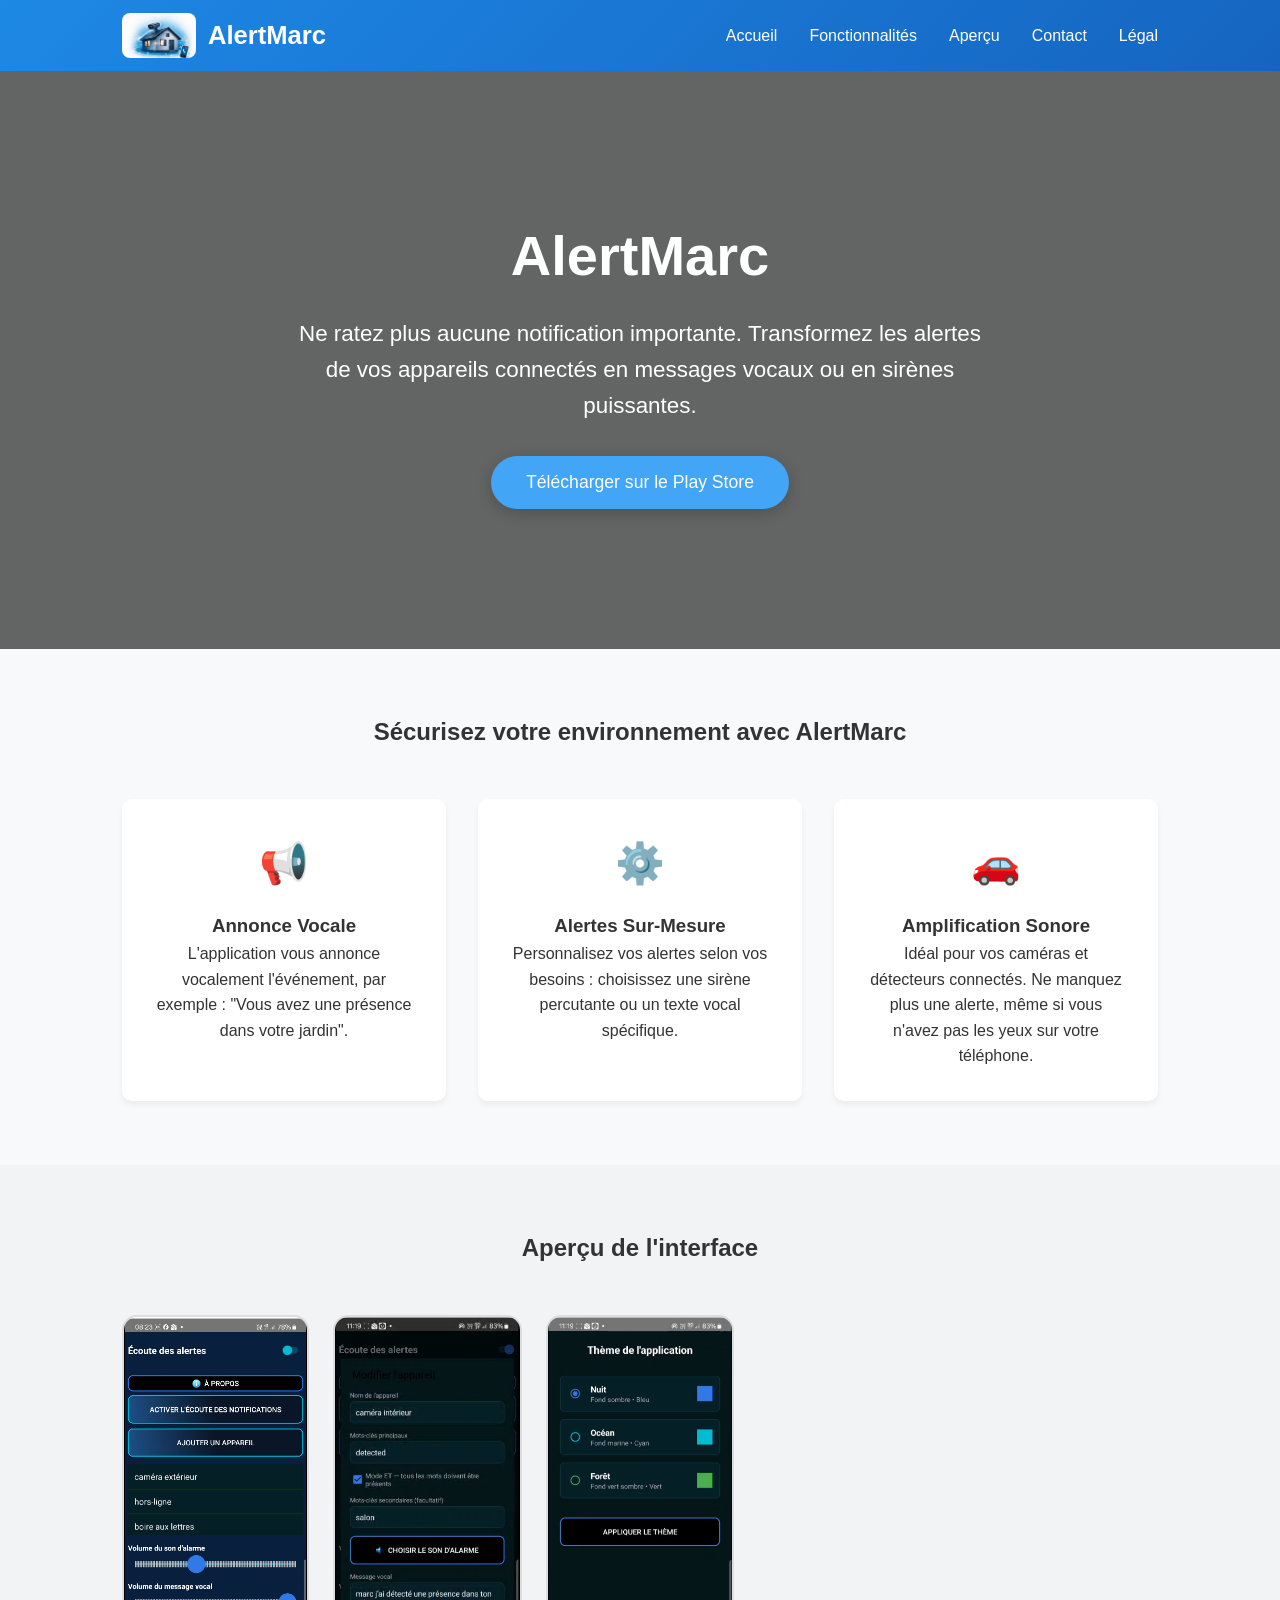
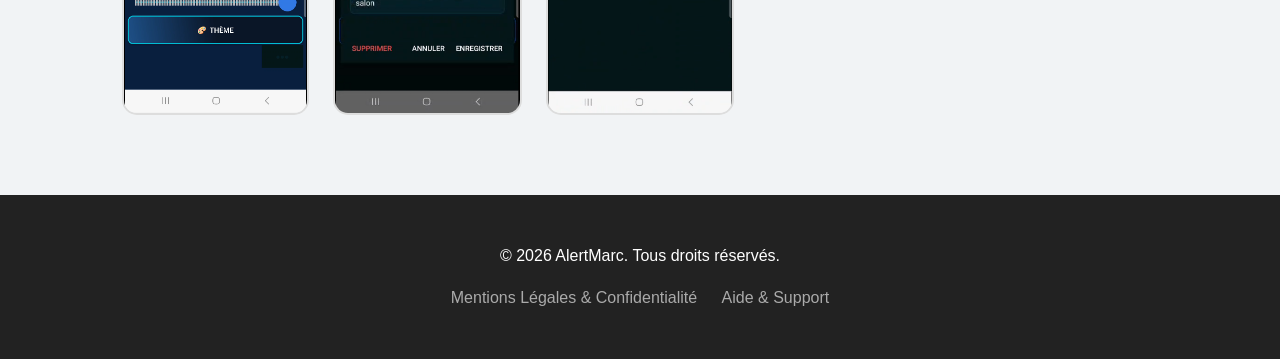
==== index.html @ 83c61353 "Refactor HTML structure and add logo link" ====
<!DOCTYPE html>
<html lang="fr">
<head>
    <meta charset="UTF-8">
    <meta name="viewport" content="width=device-width, initial-scale=1.0">
    <title>AlertMarc - Notifications Vocales & Alertes Sonores</title>
    <!-- Intégration du fichier CSS externe -->
    <link rel="stylesheet" href="style.css">
</head>
<body>

<header>
    <nav>
        <div class="logo-container">
            <a href="index.html" class="logo-link">
                <img src="logo.jpg" alt="Logo AlertMarc" class="logo-img">
                <span class="logo">AlertMarc</span>
            </a>
        </div>

        <div class="menu-toggle" id="mobile-menu">
            <span class="bar"></span>
            <span class="bar"></span>
            <span class="bar"></span>
        </div>

        <ul class="nav-links">
            <li><a href="index.html">Accueil</a></li>
            <li><a href="index.html#features">Fonctionnalités</a></li>
            <li><a href="index.html#preview">Aperçu</a></li>
            <li><a href="contact.html">Contact</a></li>
            <li><a href="cgv.html">Légal</a></li>
        </ul>
    </nav>
</header>

    <section class="hero" id="accueil">
        <h1>AlertMarc</h1>
        <p>Ne ratez plus aucune notification importante. Transformez les alertes de vos appareils connectés en messages vocaux ou en sirènes puissantes.</p>
        <!-- Appel de la fonction Javascript pour le téléchargement -->
        <button class="btn" onclick="telechargerApp()">Télécharger sur le Play Store</button>
    </section>

    <div class="container" id="features">
        <h2 style="text-align: center; margin-bottom: 1rem;">Sécurisez votre environnement avec AlertMarc</h2>
        <div class="features">
            <div class="feature-card">
                <span class="icon">📢</span>
                <h3>Annonce Vocale</h3>
                <p>L'application vous annonce vocalement l'événement, par exemple : "Vous avez une présence dans votre jardin".</p>
            </div>
            <div class="feature-card">
                <span class="icon">⚙️</span>
                <h3>Alertes Sur-Mesure</h3>
                <p>Personnalisez vos alertes selon vos besoins : choisissez une sirène percutante ou un texte vocal spécifique.</p>
            </div>
            <div class="feature-card">
                <span class="icon">🚗</span>
                <h3>Amplification Sonore</h3>
                <p>Idéal pour vos caméras et détecteurs connectés. Ne manquez plus une alerte, même si vous n'avez pas les yeux sur votre téléphone.</p>
            </div>
        </div>
    </div>

    <div class="preview-section" id="preview">
        <div class="container">
            <h2 style="text-align: center; margin-bottom: 2rem;">Aperçu de l'interface</h2>
            <div class="screenshots">
                <!-- Vos captures d'écran réelles -->
                <img src="capture1.png" alt="AlertMarc - Écran principal" loading="lazy">
                <img src="capture2.png" alt="AlertMarc - Configuration" loading="lazy">
                <img src="capture3.png" alt="AlertMarc - Alertes" loading="lazy">
            </div>
        </div>
    </div>

    <footer>
        <p>&copy; 2026 AlertMarc. Tous droits réservés.</p>
        <div class="footer-links">
    <a href="cgv.html">Mentions Légales & Confidentialité</a>
    <a href="contact.html">Aide & Support</a>
</div>
    </footer>

    <!-- Intégration du fichier JavaScript externe -->
    <script src="script.js"></script>
</body>
</html>
---- style.css ----
/* style.css - AlertMarc */

* { 
    margin: 0; 
    padding: 0; 
    box-sizing: border-box; 
}

body {
    font-family: 'Segoe UI', Tahoma, Geneva, Verdana, sans-serif;
    line-height: 1.6;
    background-color: #f8f9fa;
    color: #333;
}

/* --- HEADER & NAVIGATION --- */
header {
    background: linear-gradient(135deg, #1e88e5, #1565c0);
    color: white;
    padding: 0.8rem 0;
    position: sticky;
    top: 0;
    z-index: 1000;
}

nav {
    max-width: 1100px;
    margin: 0 auto;
    display: flex;
    justify-content: space-between;
    align-items: center;
    padding: 0 2rem;
}

.logo-link {
    display: flex;
    align-items: center;
    gap: 12px;
    text-decoration: none;
    color: white;
}

.logo-img {
    height: 45px;
    width: auto;
    display: block;
    border-radius: 8px;
    background-color: white;
}

.logo {
    font-size: 1.6rem;
    font-weight: bold;
    color: white !important;
}

.nav-links {
    display: flex;
    gap: 2rem;
    list-style: none;
}

.nav-links a {
    color: white;
    text-decoration: none;
    font-weight: 500;
    transition: all 0.3s;
}

.nav-links a:hover {
    color: #bbdefb;
}

/* --- BOUTON BURGER (MOBILE) --- */
.menu-toggle {
    display: none;
    flex-direction: column;
    cursor: pointer;
    gap: 6px;
}

.menu-toggle .bar {
    width: 30px;
    height: 3px;
    background-color: white;
    border-radius: 5px;
}

/* --- SECTIONS --- */
.hero {
    background: linear-gradient(rgba(0,0,0,0.6), rgba(0,0,0,0.6)), url('https://images.unsplash.com/photo-1512428559087-560fa5ceab42?ixlib=rb-1.2.1&auto=format&fit=crop&w=1350&q=80');
    background-size: cover;
    background-position: center;
    color: white;
    text-align: center;
    padding: 140px 20px;
}

.hero h1 { font-size: 3.5rem; margin-bottom: 1rem; }
.hero p { font-size: 1.4rem; max-width: 700px; margin: 0 auto 2rem; }

.btn {
    background: #42a5f5;
    color: white;
    padding: 16px 35px;
    border: none;
    border-radius: 50px;
    font-size: 1.1rem;
    text-decoration: none;
    display: inline-block;
    cursor: pointer;
    transition: all 0.3s;
    box-shadow: 0 4px 15px rgba(0,0,0,0.2);
}

.btn:hover { background: #1e88e5; transform: translateY(-3px); }

.container {
    max-width: 1100px;
    margin: 0 auto;
    padding: 4rem 2rem;
}

.features {
    display: grid;
    grid-template-columns: repeat(auto-fit, minmax(300px, 1fr));
    gap: 2rem;
    margin-top: 3rem;
}

.feature-card {
    background: white;
    padding: 2rem;
    border-radius: 10px;
    text-align: center;
    box-shadow: 0 4px 6px rgba(0,0,0,0.05);
}

.feature-card .icon { font-size: 2.5rem; margin-bottom: 1rem; display: block; }

.preview-section { background-color: #f1f3f5; width: 100%; }

.screenshots {
    display: flex;
    overflow-x: auto;
    gap: 1.5rem;
    padding: 1rem 0;
}

.screenshots img {
    height: 400px;
    border-radius: 15px;
    border: 2px solid #ddd;
}

footer { background: #222; color: white; text-align: center; padding: 3rem 0; }
.footer-links { margin-top: 1rem; }
.footer-links a { color: #aaa; margin: 0 10px; text-decoration: none; }
.footer-links a:hover { color: white; }

/* --- ADAPTATION MOBILE --- */
@media (max-width: 768px) {
    .menu-toggle { display: flex; }

    .nav-links {
        display: none; 
        flex-direction: column;
        width: 100%;
        position: absolute;
        top: 65px;
        left: 0;
        background-color: #1565c0;
        padding: 20px;
        text-align: center;
    }

    .nav-links.active { display: flex !important; }
    .nav-links li { margin: 15px 0; }
}
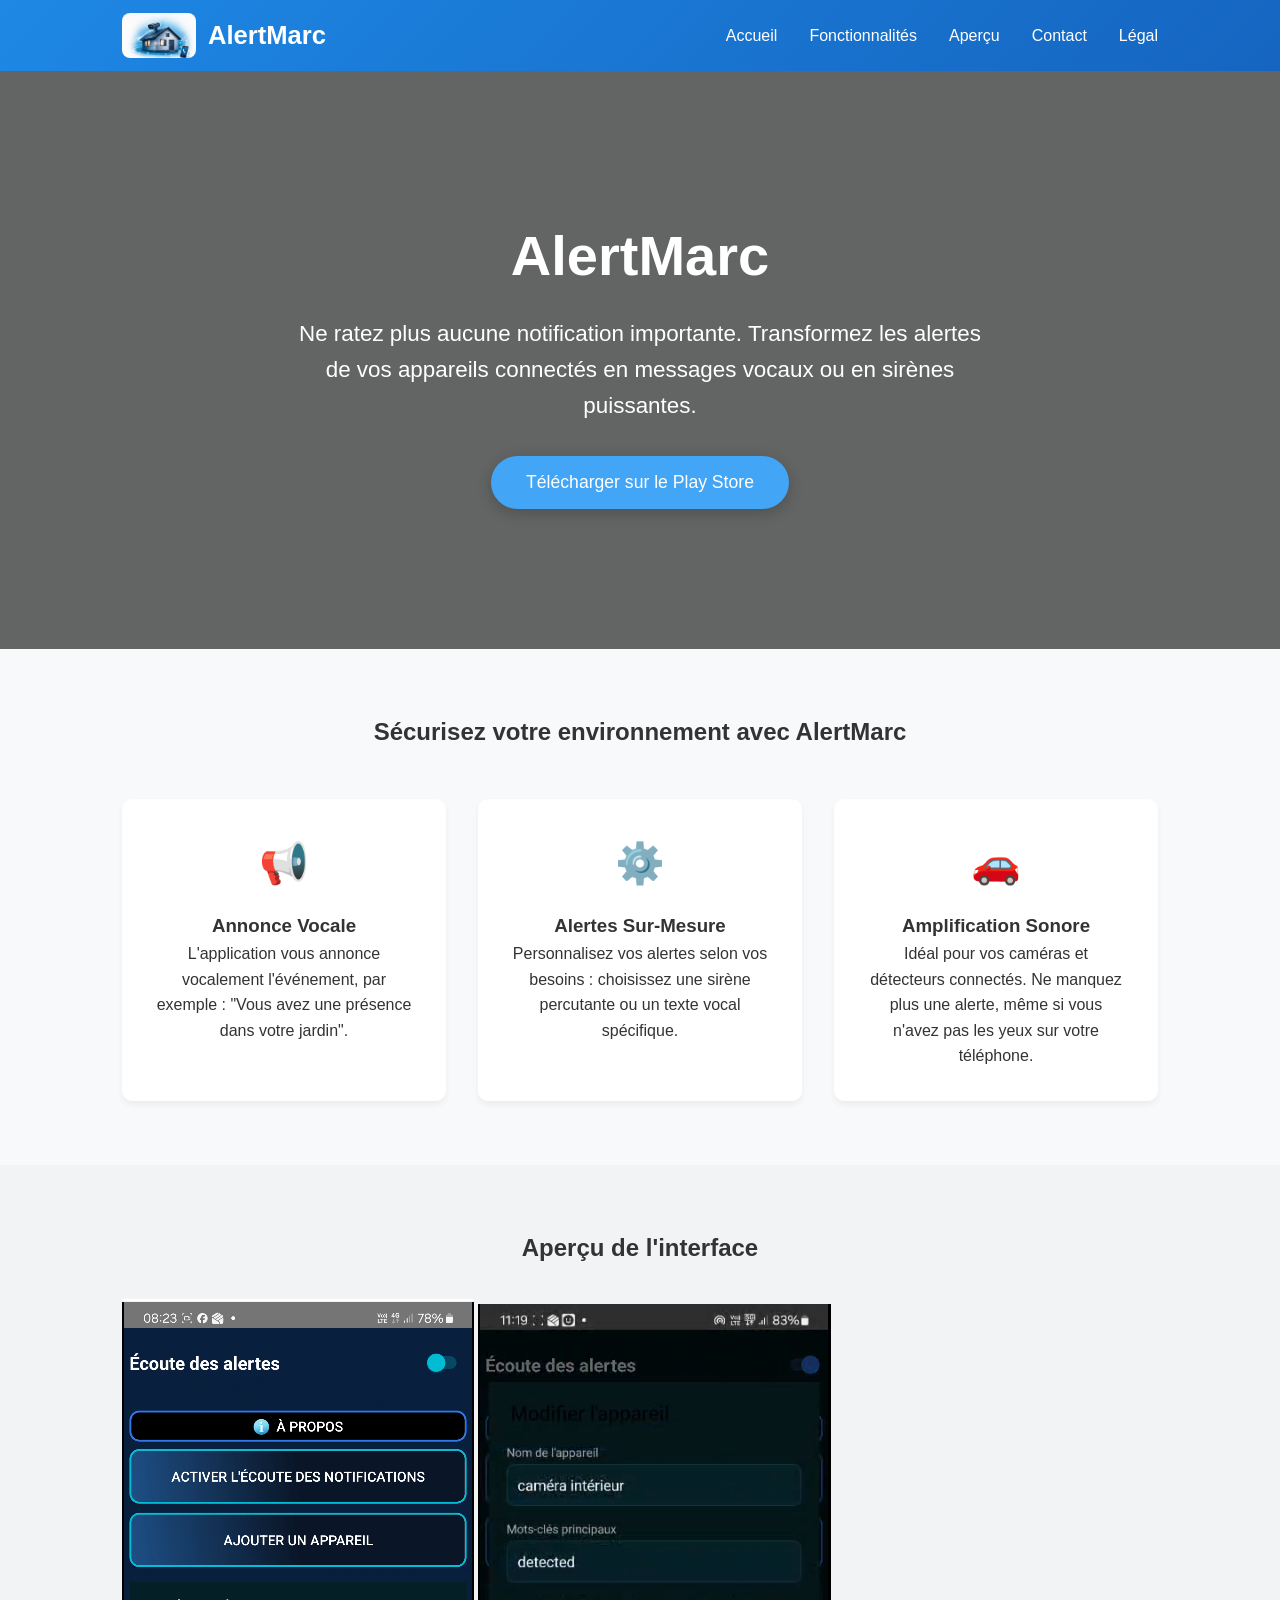
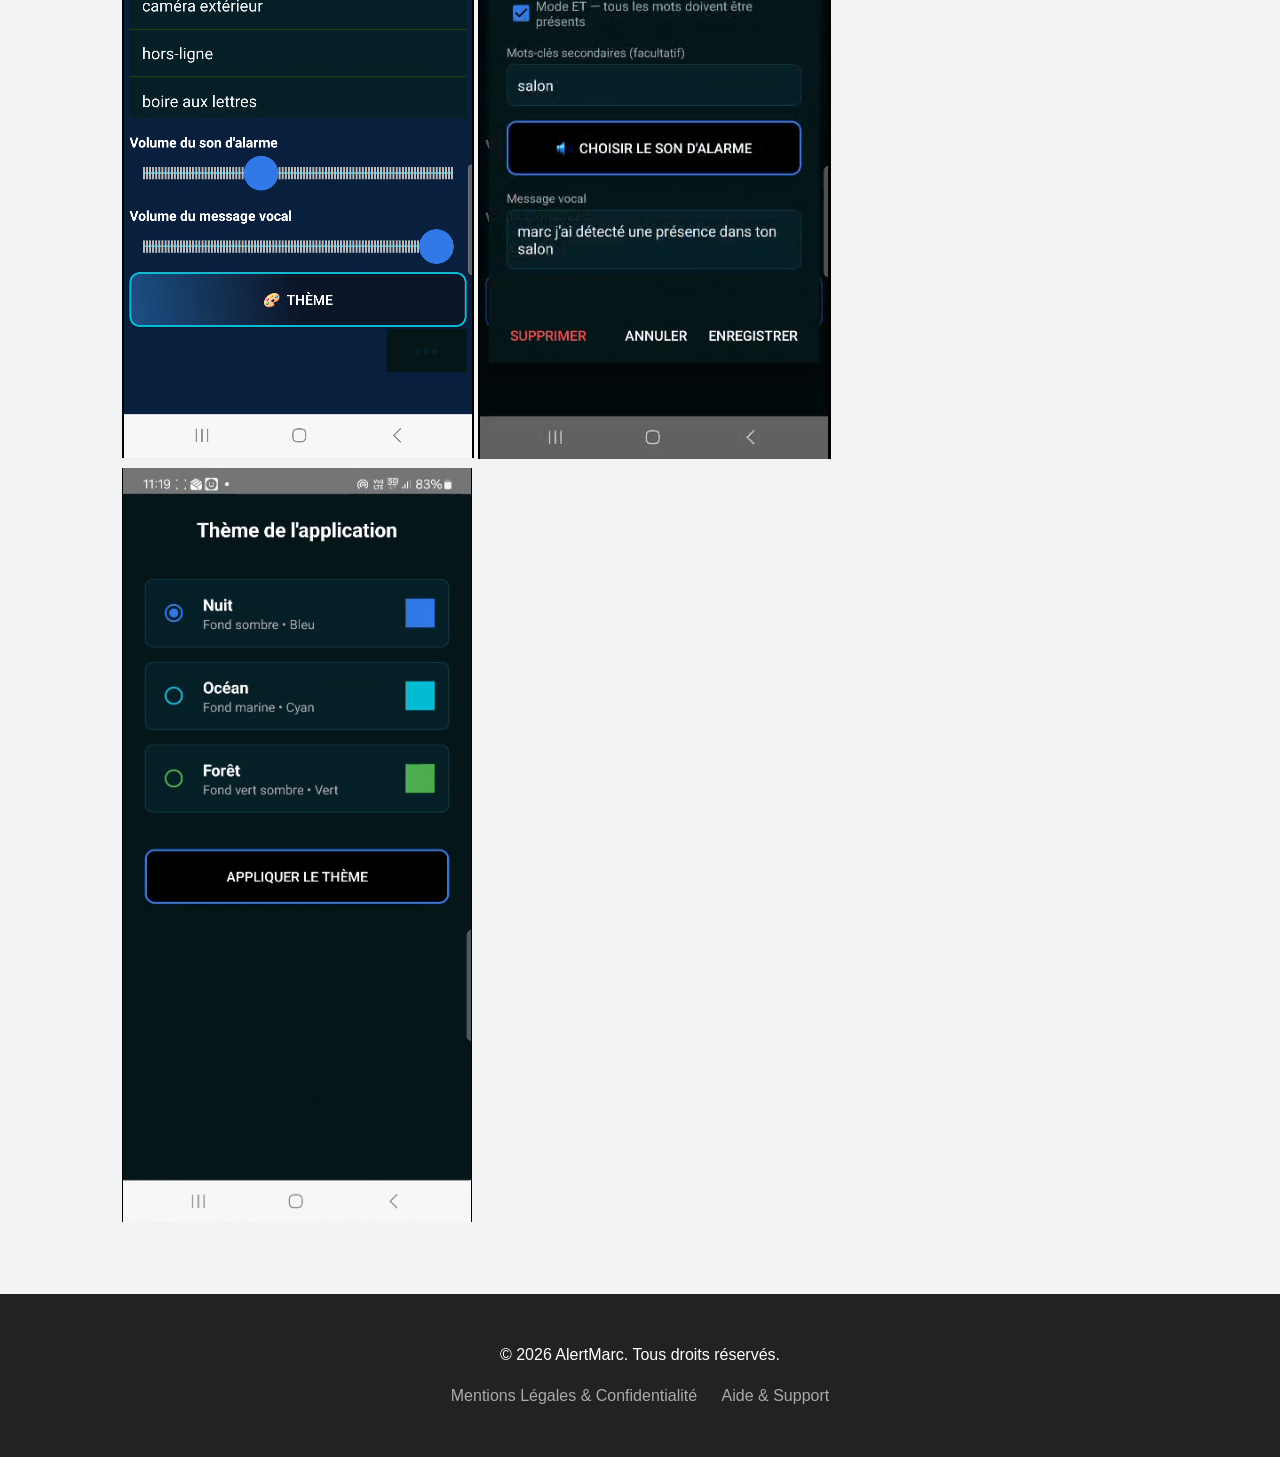
==== commit 4c7e21d6: "Refactor index.html and add image gallery Updated the HTML structure and added a gallery section for" ====
--- a/index.html
+++ b/index.html
@@ -12,11 +12,11 @@
 <header>
     <nav>
         <div class="logo-container">
-            <a href="index.html" class="logo-link">
-                <img src="logo.jpg" alt="Logo AlertMarc" class="logo-img">
-                <span class="logo">AlertMarc</span>
-            </a>
-        </div>
+    <a href="index.html" class="logo-link">
+        <img src="logo.jpg" alt="Logo AlertMarc" class="logo-img">
+        <span class="logo">AlertMarc</span>
+    </a>
+</div>
 
         <div class="menu-toggle" id="mobile-menu">
             <span class="bar"></span>
@@ -65,12 +65,15 @@
     <div class="preview-section" id="preview">
         <div class="container">
             <h2 style="text-align: center; margin-bottom: 2rem;">Aperçu de l'interface</h2>
-            <div class="screenshots">
-                <!-- Vos captures d'écran réelles -->
-                <img src="capture1.png" alt="AlertMarc - Écran principal" loading="lazy">
-                <img src="capture2.png" alt="AlertMarc - Configuration" loading="lazy">
-                <img src="capture3.png" alt="AlertMarc - Alertes" loading="lazy">
-            </div>
+           <div class="gallery">
+        <div class="gallery-container">
+            <img class="gallery-item gallery-item-1"  src="capture1.png" alt="" index-1="1">
+            <img class="gallery-item gallery-item-2"  src="capture2.png" alt="" index-2="2">
+            <img class="gallery-item gallery-item-3"  src="capture3.png" alt="" index-3="3">
+           
+        </div>
+        <div class="gallery-controls"></div>
+    </div>
         </div>
     </div>
 
--- a/style.css
+++ b/style.css
@@ -14,6 +14,7 @@
 }
 
 /* --- HEADER & NAVIGATION --- */
+/* --- HEADER & LOGO CORRIGÉ --- */
 header {
     background: linear-gradient(135deg, #1e88e5, #1565c0);
     color: white;
@@ -33,11 +34,13 @@
 }
 
 .logo-link {
-    display: flex;
+    display: flex !important; /* Force l'alignement horizontal */
+    flex-direction: row !important; /* Interdit le passage en dessous */
     align-items: center;
     gap: 12px;
     text-decoration: none;
     color: white;
+    white-space: nowrap; /* Empêche le texte de se couper en deux */
 }
 
 .logo-img {
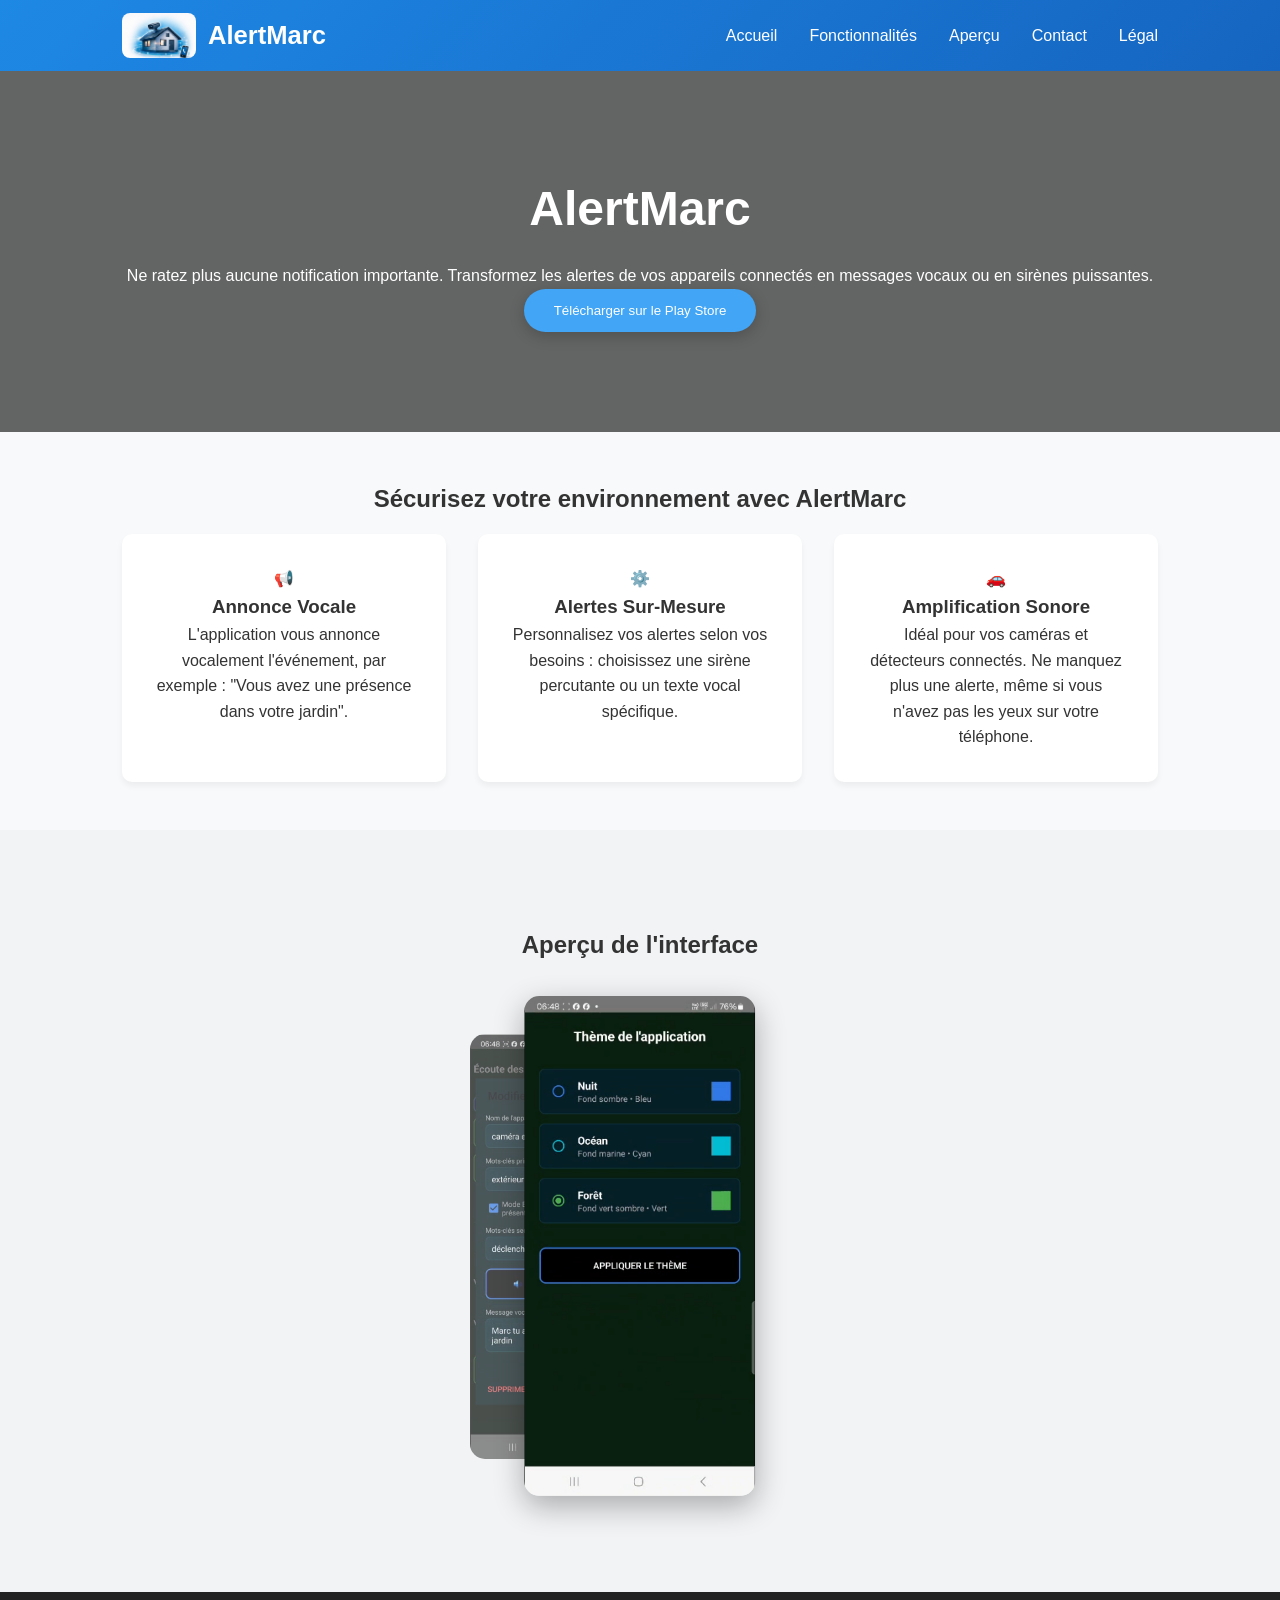
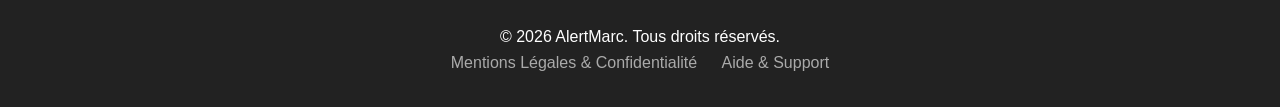
==== commit 4db0f2fa: "Fix HTML formatting and structure" ====
--- a/index.html
+++ b/index.html
@@ -67,7 +67,7 @@
             <h2 style="text-align: center; margin-bottom: 2rem;">Aperçu de l'interface</h2>
            <div class="gallery">
         <div class="gallery-container">
-            <img class="gallery-item gallery-item-1"  src="capture1.png" alt="" index-1="1">
+            <img class="gallery-item gallery-item-1"  src="capture1" alt="" index-1="1">
             <img class="gallery-item gallery-item-2"  src="capture2.png" alt="" index-2="2">
             <img class="gallery-item gallery-item-3"  src="capture3.png" alt="" index-3="3">
            
--- a/style.css
+++ b/style.css
@@ -1,20 +1,15 @@
-/* style.css - AlertMarc */
-
-* { 
-    margin: 0; 
-    padding: 0; 
-    box-sizing: border-box; 
-}
+/* --- RESET & BASE --- */
+* { margin: 0; padding: 0; box-sizing: border-box; }
 
 body {
     font-family: 'Segoe UI', Tahoma, Geneva, Verdana, sans-serif;
     line-height: 1.6;
     background-color: #f8f9fa;
     color: #333;
+    overflow-x: hidden;
 }
 
-/* --- HEADER & NAVIGATION --- */
-/* --- HEADER & LOGO CORRIGÉ --- */
+/* --- NAVIGATION --- */
 header {
     background: linear-gradient(135deg, #1e88e5, #1565c0);
     color: white;
@@ -23,7 +18,6 @@
     top: 0;
     z-index: 1000;
 }
-
 nav {
     max-width: 1100px;
     margin: 0 auto;
@@ -32,151 +26,59 @@
     align-items: center;
     padding: 0 2rem;
 }
+.logo-link { display: flex; align-items: center; gap: 12px; text-decoration: none; color: white; }
+.logo-img { height: 45px; width: auto; border-radius: 8px; background-color: white; }
+.logo { font-size: 1.6rem; font-weight: bold; color: white; }
+.nav-links { display: flex; gap: 2rem; list-style: none; }
+.nav-links a { color: white; text-decoration: none; font-weight: 500; }
 
-.logo-link {
-    display: flex !important; /* Force l'alignement horizontal */
-    flex-direction: row !important; /* Interdit le passage en dessous */
-    align-items: center;
-    gap: 12px;
-    text-decoration: none;
-    color: white;
-    white-space: nowrap; /* Empêche le texte de se couper en deux */
-}
-
-.logo-img {
-    height: 45px;
-    width: auto;
-    display: block;
-    border-radius: 8px;
-    background-color: white;
-}
-
-.logo {
-    font-size: 1.6rem;
-    font-weight: bold;
-    color: white !important;
-}
-
-.nav-links {
-    display: flex;
-    gap: 2rem;
-    list-style: none;
-}
-
-.nav-links a {
-    color: white;
-    text-decoration: none;
-    font-weight: 500;
-    transition: all 0.3s;
-}
-
-.nav-links a:hover {
-    color: #bbdefb;
-}
-
-/* --- BOUTON BURGER (MOBILE) --- */
-.menu-toggle {
-    display: none;
-    flex-direction: column;
-    cursor: pointer;
-    gap: 6px;
-}
-
-.menu-toggle .bar {
-    width: 30px;
-    height: 3px;
-    background-color: white;
-    border-radius: 5px;
-}
-
-/* --- SECTIONS --- */
+/* --- HERO & FEATURES --- */
 .hero {
     background: linear-gradient(rgba(0,0,0,0.6), rgba(0,0,0,0.6)), url('https://images.unsplash.com/photo-1512428559087-560fa5ceab42?ixlib=rb-1.2.1&auto=format&fit=crop&w=1350&q=80');
-    background-size: cover;
-    background-position: center;
-    color: white;
-    text-align: center;
-    padding: 140px 20px;
+    background-size: cover; background-position: center;
+    color: white; text-align: center; padding: 100px 20px;
 }
+.hero h1 { font-size: 3rem; margin-bottom: 1rem; }
+.btn {
+    background: #42a5f5; color: white; padding: 14px 30px; border: none;
+    border-radius: 50px; cursor: pointer; box-shadow: 0 4px 15px rgba(0,0,0,0.2);
+}
+.container { max-width: 1100px; margin: 0 auto; padding: 3rem 2rem; }
+.features { display: grid; grid-template-columns: repeat(auto-fit, minmax(280px, 1fr)); gap: 2rem; }
+.feature-card { background: white; padding: 2rem; border-radius: 10px; text-align: center; box-shadow: 0 4px 6px rgba(0,0,0,0.05); }
 
-.hero h1 { font-size: 3.5rem; margin-bottom: 1rem; }
-.hero p { font-size: 1.4rem; max-width: 700px; margin: 0 auto 2rem; }
+/* --- CARROUSEL (VUE ORDINATEUR) --- */
+.preview-section { background-color: #f1f3f5; width: 100%; padding: 3rem 0; }
+.gallery-container {
+    align-items: center; display: flex;
+    height: 500px; margin: 0 auto; max-width: 600px; position: relative;
+}
+.gallery-item {
+    height: 100%; width: auto; object-fit: contain;
+    opacity: 0; position: absolute; transition: all 0.4s ease-in-out;
+    z-index: 0; border-radius: 15px;
+}
+.gallery-item-1 { left: 25%; height: 70%; opacity: 0.4; transform: translateX(-50%); z-index: 1; }
+.gallery-item-2 { left: 38%; height: 85%; opacity: 0.7; transform: translateX(-50%); z-index: 1; }
+.gallery-item-3 { left: 50%; height: 100%; opacity: 1; transform: translateX(-50%); z-index: 2; box-shadow: 0 10px 30px rgba(0,0,0,0.3); }
 
-.btn {
-    background: #42a5f5;
-    color: white;
-    padding: 16px 35px;
-    border: none;
-    border-radius: 50px;
-    font-size: 1.1rem;
-    text-decoration: none;
-    display: inline-block;
-    cursor: pointer;
-    transition: all 0.3s;
-    box-shadow: 0 4px 15px rgba(0,0,0,0.2);
+/* --- FOOTER --- */
+footer { background: #222; color: white; text-align: center; padding: 2rem 0; }
+.footer-links a { color: #aaa; margin: 0 10px; text-decoration: none; }
+
+/* --- ADAPTATION MOBILE (TOUT EN BAS) --- */
+@media (max-width: 768px) {
+    .menu-toggle { display: flex; flex-direction: column; gap: 5px; cursor: pointer; }
+    .menu-toggle .bar { width: 25px; height: 3px; background: white; }
+    .nav-links { 
+        display: none; position: absolute; top: 65px; left: 0; 
+        width: 100%; background: #1565c0; flex-direction: column; padding: 1rem; 
+    }
+    .nav-links.active { display: flex; }
+    
+    .gallery-container { height: 350px !important; }
+    .gallery-item { height: 100% !important; width: auto !important; }
+    .gallery-item-1 { left: 15% !important; height: 70% !important; }
+    .gallery-item-2 { left: 32% !important; height: 85% !important; }
+    .gallery-item-3 { left: 50% !important; height: 100% !important; }
 }
-
-.btn:hover { background: #1e88e5; transform: translateY(-3px); }
-
-.container {
-    max-width: 1100px;
-    margin: 0 auto;
-    padding: 4rem 2rem;
-}
-
-.features {
-    display: grid;
-    grid-template-columns: repeat(auto-fit, minmax(300px, 1fr));
-    gap: 2rem;
-    margin-top: 3rem;
-}
-
-.feature-card {
-    background: white;
-    padding: 2rem;
-    border-radius: 10px;
-    text-align: center;
-    box-shadow: 0 4px 6px rgba(0,0,0,0.05);
-}
-
-.feature-card .icon { font-size: 2.5rem; margin-bottom: 1rem; display: block; }
-
-.preview-section { background-color: #f1f3f5; width: 100%; }
-
-.screenshots {
-    display: flex;
-    overflow-x: auto;
-    gap: 1.5rem;
-    padding: 1rem 0;
-}
-
-.screenshots img {
-    height: 400px;
-    border-radius: 15px;
-    border: 2px solid #ddd;
-}
-
-footer { background: #222; color: white; text-align: center; padding: 3rem 0; }
-.footer-links { margin-top: 1rem; }
-.footer-links a { color: #aaa; margin: 0 10px; text-decoration: none; }
-.footer-links a:hover { color: white; }
-
-/* --- ADAPTATION MOBILE --- */
-@media (max-width: 768px) {
-    .menu-toggle { display: flex; }
-
-    .nav-links {
-        display: none; 
-        flex-direction: column;
-        width: 100%;
-        position: absolute;
-        top: 65px;
-        left: 0;
-        background-color: #1565c0;
-        padding: 20px;
-        text-align: center;
-    }
-
-    .nav-links.active { display: flex !important; }
-    .nav-links li { margin: 15px 0; }
-}
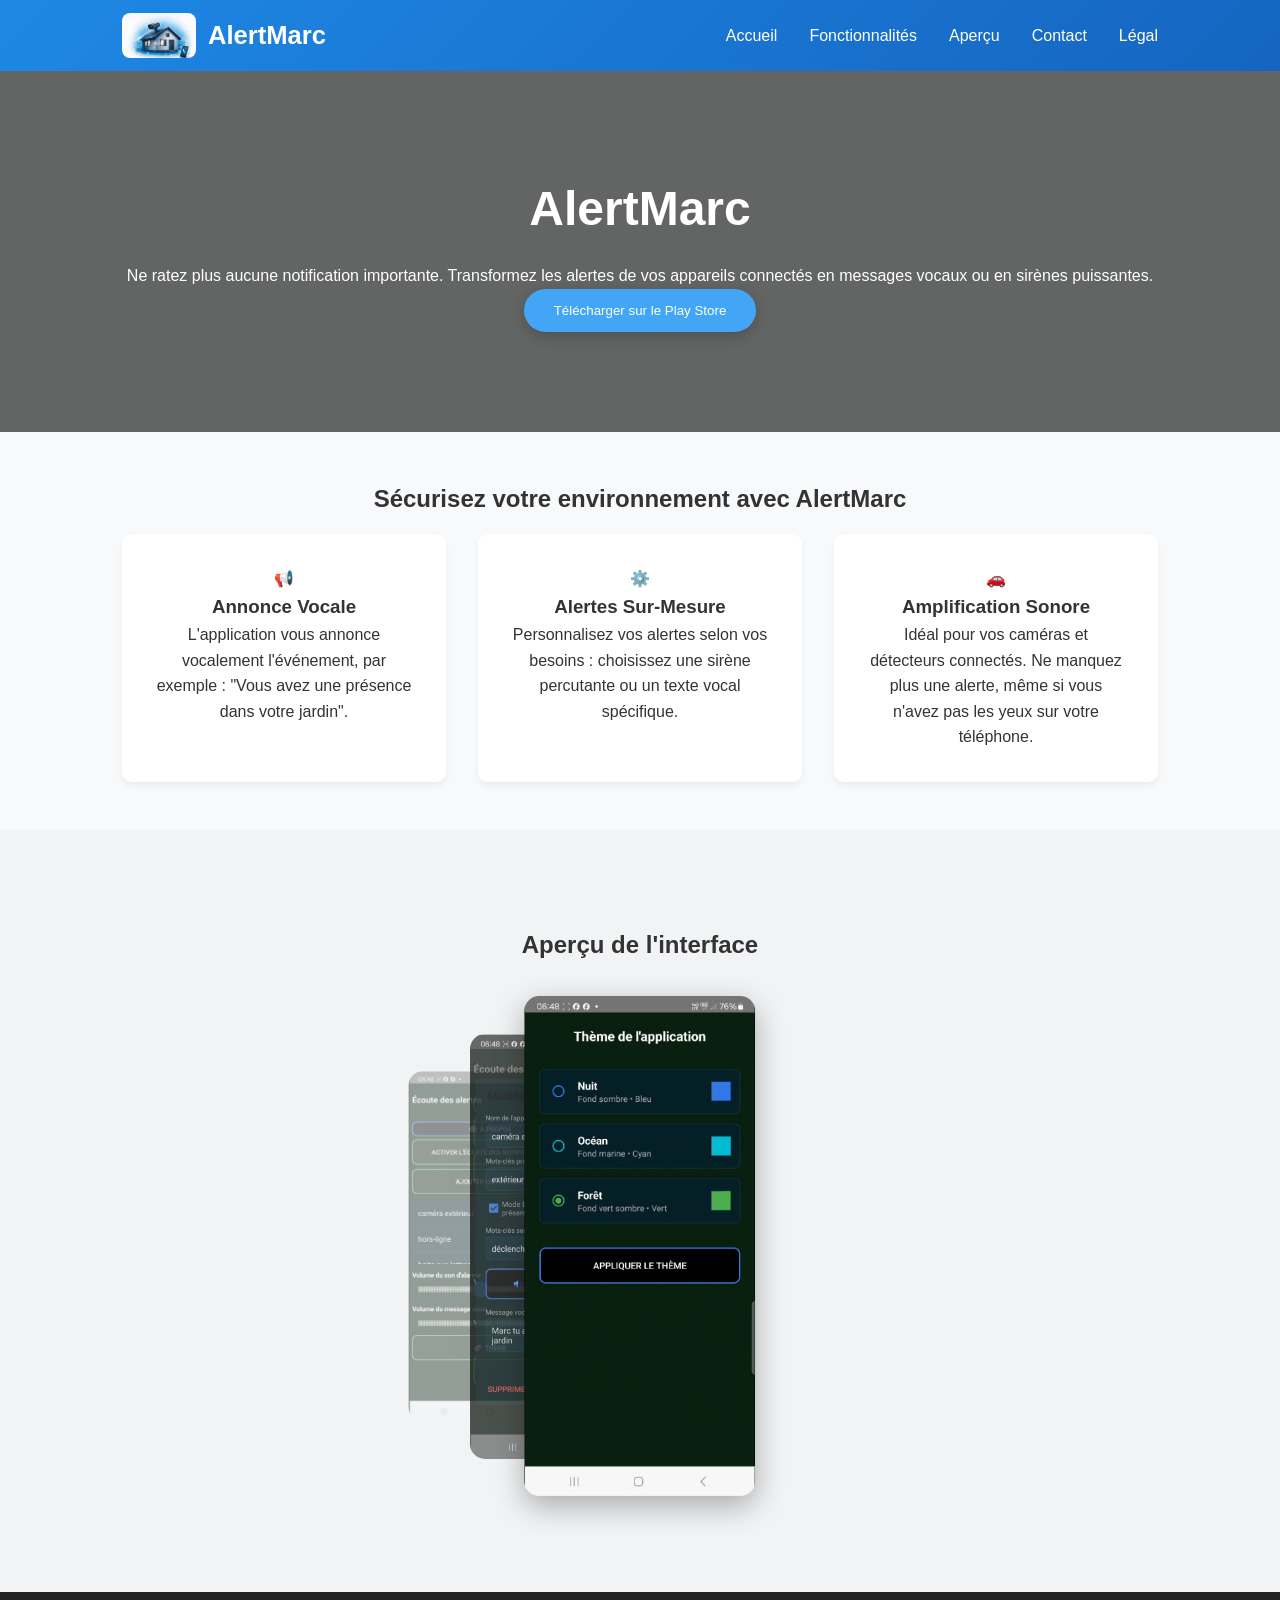
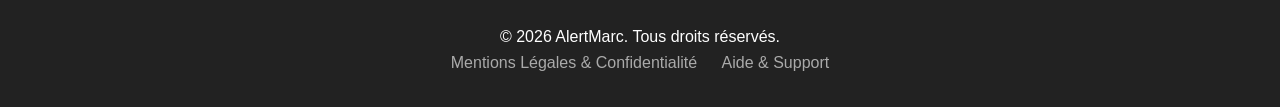
==== commit bbdbe23a: "Fix HTML structure and update image sources" ====
--- a/index.html
+++ b/index.html
@@ -67,7 +67,7 @@
             <h2 style="text-align: center; margin-bottom: 2rem;">Aperçu de l'interface</h2>
            <div class="gallery">
         <div class="gallery-container">
-            <img class="gallery-item gallery-item-1"  src="capture1" alt="" index-1="1">
+            <img class="gallery-item gallery-item-1"  src="capture1.png" alt="" index-1="1">
             <img class="gallery-item gallery-item-2"  src="capture2.png" alt="" index-2="2">
             <img class="gallery-item gallery-item-3"  src="capture3.png" alt="" index-3="3">
            
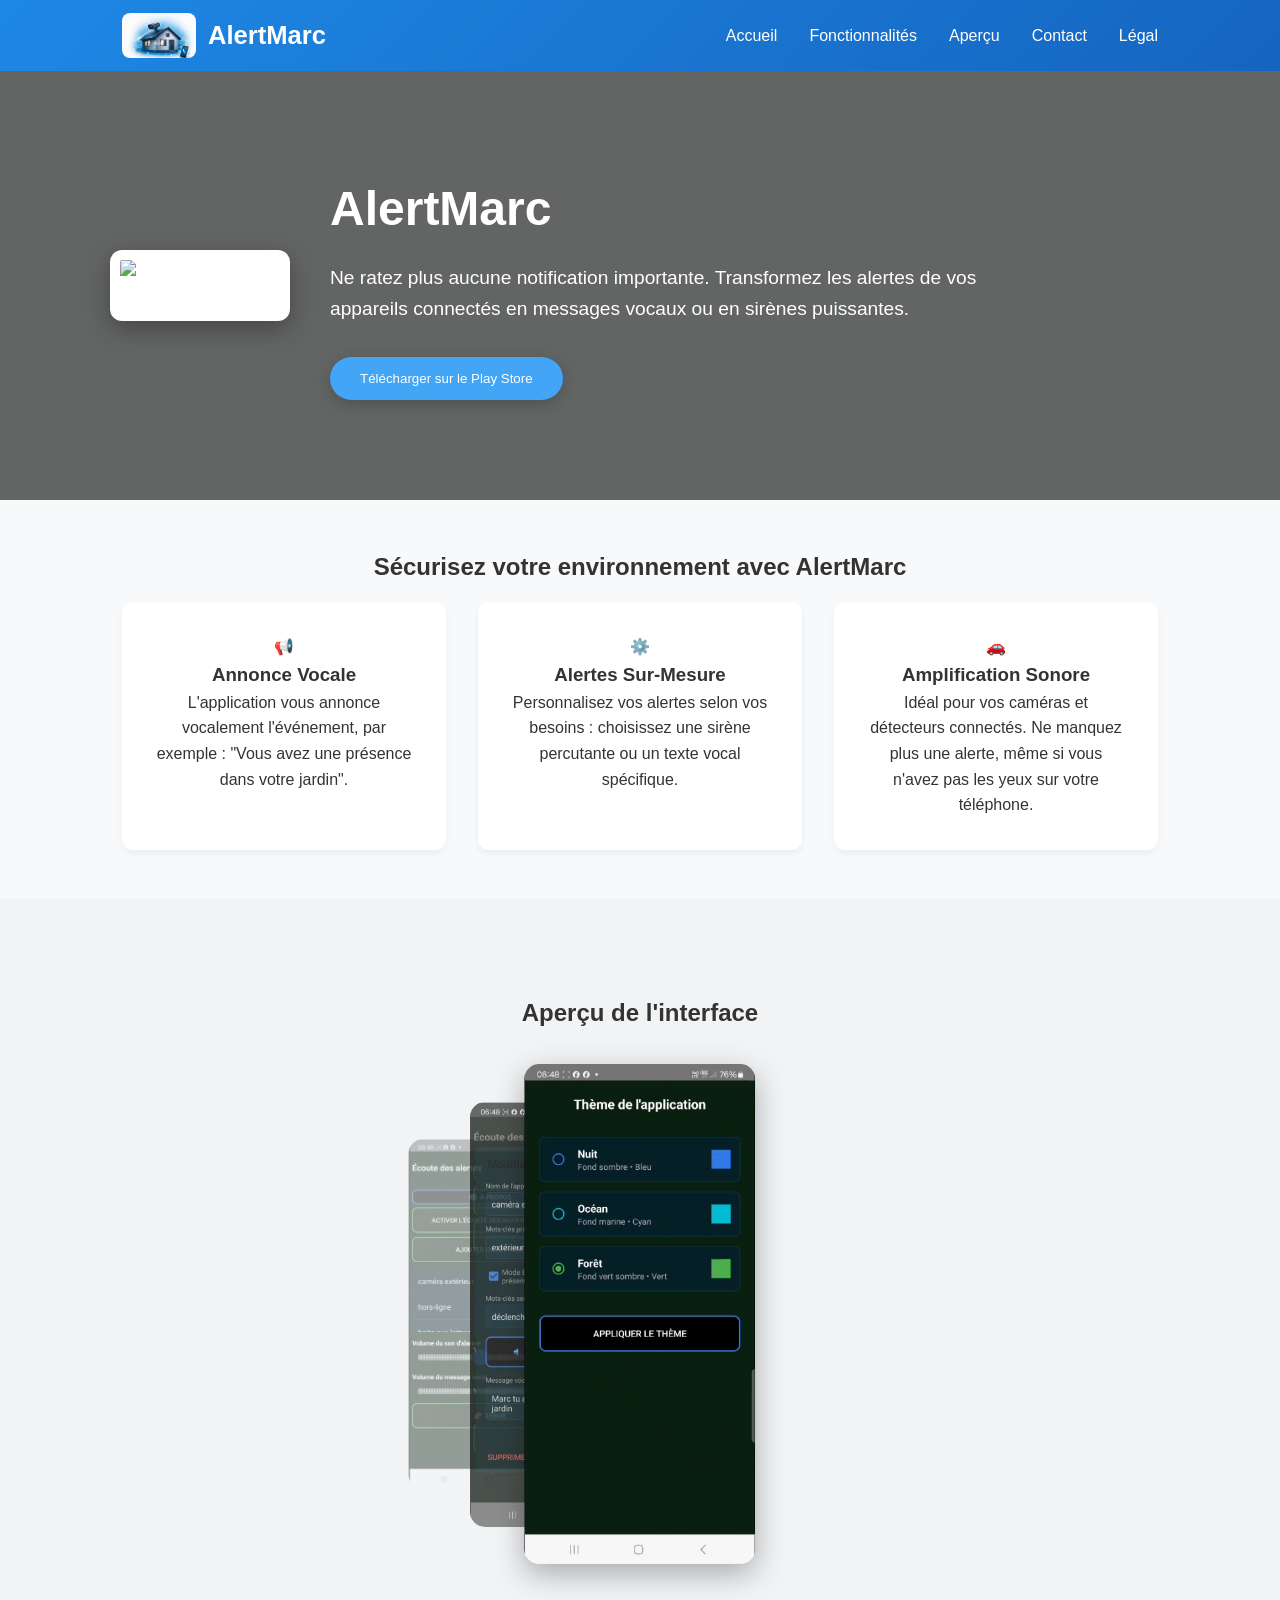
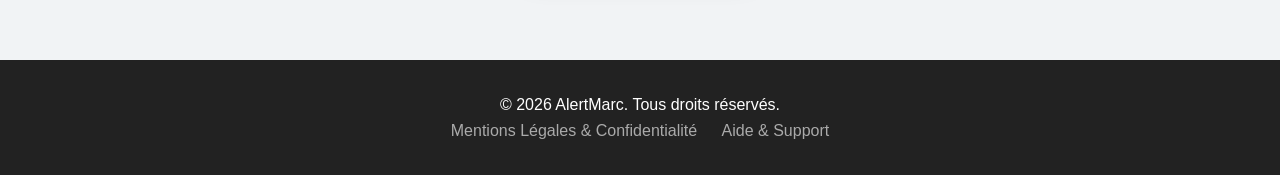
==== commit 8ced4517: "Add files via upload" ====
--- a/index.html
+++ b/index.html
@@ -12,11 +12,12 @@
 <header>
     <nav>
         <div class="logo-container">
-    <a href="index.html" class="logo-link">
-        <img src="logo.jpg" alt="Logo AlertMarc" class="logo-img">
-        <span class="logo">AlertMarc</span>
-    </a>
-</div>
+            <!-- Lien ajouté autour du logo pour revenir à l'accueil -->
+            <a href="index.html" class="logo-link">
+                <img src="logo.jpg" alt="Logo AlertMarc" class="logo-img">
+                <span class="logo">AlertMarc</span>
+            </a>
+        </div>
 
         <div class="menu-toggle" id="mobile-menu">
             <span class="bar"></span>
@@ -35,10 +36,20 @@
 </header>
 
     <section class="hero" id="accueil">
-        <h1>AlertMarc</h1>
-        <p>Ne ratez plus aucune notification importante. Transformez les alertes de vos appareils connectés en messages vocaux ou en sirènes puissantes.</p>
-        <!-- Appel de la fonction Javascript pour le téléchargement -->
-        <button class="btn" onclick="telechargerApp()">Télécharger sur le Play Store</button>
+        <div class="hero-container">
+            <!-- QR Code placé à gauche -->
+            <div class="hero-qrcode">
+                <img src="QR Code1.png" alt="QR Code de démonstration" class="qrcode-img">
+            </div>
+            
+            <!-- Contenu texte et bouton à droite -->
+            <div class="hero-content">
+                <h1>AlertMarc</h1>
+                <p>Ne ratez plus aucune notification importante. Transformez les alertes de vos appareils connectés en messages vocaux ou en sirènes puissantes.</p>
+                <!-- Appel de la fonction Javascript pour le téléchargement -->
+                <button class="btn" onclick="telechargerApp()">Télécharger sur le Play Store</button>
+            </div>
+        </div>
     </section>
 
     <div class="container" id="features">
@@ -80,12 +91,12 @@
     <footer>
         <p>&copy; 2026 AlertMarc. Tous droits réservés.</p>
         <div class="footer-links">
-    <a href="cgv.html">Mentions Légales & Confidentialité</a>
-    <a href="contact.html">Aide & Support</a>
-</div>
+            <a href="cgv.html">Mentions Légales & Confidentialité</a>
+            <a href="contact.html">Aide & Support</a>
+        </div>
     </footer>
 
     <!-- Intégration du fichier JavaScript externe -->
     <script src="script.js"></script>
 </body>
-</html>
+</html>
--- a/style.css
+++ b/style.css
@@ -32,13 +32,28 @@
 .nav-links { display: flex; gap: 2rem; list-style: none; }
 .nav-links a { color: white; text-decoration: none; font-weight: 500; }
 
-/* --- HERO & FEATURES --- */
+/* --- HERO (STRUCTURE CONSERVÉE AVEC QR CODE COALIGNÉ) --- */
 .hero {
     background: linear-gradient(rgba(0,0,0,0.6), rgba(0,0,0,0.6)), url('https://images.unsplash.com/photo-1512428559087-560fa5ceab42?ixlib=rb-1.2.1&auto=format&fit=crop&w=1350&q=80');
     background-size: cover; background-position: center;
-    color: white; text-align: center; padding: 100px 20px;
+    color: white; padding: 100px 20px;
+    display: flex; justify-content: center; align-items: center;
 }
+.hero-container {
+    max-width: 1100px; width: 100%;
+    display: flex; align-items: center; justify-content: space-between;
+    gap: 40px; text-align: left;
+}
+.hero-qrcode { flex: 0 0 auto; margin-left: 20px; }
+.qrcode-img {
+    width: 180px; height: auto; border-radius: 12px;
+    box-shadow: 0 8px 25px rgba(0,0,0,0.3);
+    background-color: white; padding: 10px; display: block;
+}
+.hero-content { flex: 1; }
 .hero h1 { font-size: 3rem; margin-bottom: 1rem; }
+.hero p { font-size: 1.2rem; margin-bottom: 2rem; max-width: 700px; }
+
 .btn {
     background: #42a5f5; color: white; padding: 14px 30px; border: none;
     border-radius: 50px; cursor: pointer; box-shadow: 0 4px 15px rgba(0,0,0,0.2);
@@ -66,7 +81,7 @@
 footer { background: #222; color: white; text-align: center; padding: 2rem 0; }
 .footer-links a { color: #aaa; margin: 0 10px; text-decoration: none; }
 
-/* --- ADAPTATION MOBILE (TOUT EN BAS) --- */
+/* --- ADAPTATION MOBILE --- */
 @media (max-width: 768px) {
     .menu-toggle { display: flex; flex-direction: column; gap: 5px; cursor: pointer; }
     .menu-toggle .bar { width: 25px; height: 3px; background: white; }
@@ -76,9 +91,15 @@
     }
     .nav-links.active { display: flex; }
     
+    .hero-container { flex-direction: column-reverse; text-align: center; gap: 30px; }
+    .hero-qrcode { margin-left: 0; }
+    .qrcode-img { width: 150px; margin: 0 auto; }
+    .hero h1 { font-size: 2.2rem; }
+    .hero p { font-size: 1rem; }
+
     .gallery-container { height: 350px !important; }
     .gallery-item { height: 100% !important; width: auto !important; }
     .gallery-item-1 { left: 15% !important; height: 70% !important; }
     .gallery-item-2 { left: 32% !important; height: 85% !important; }
     .gallery-item-3 { left: 50% !important; height: 100% !important; }
-}
+}
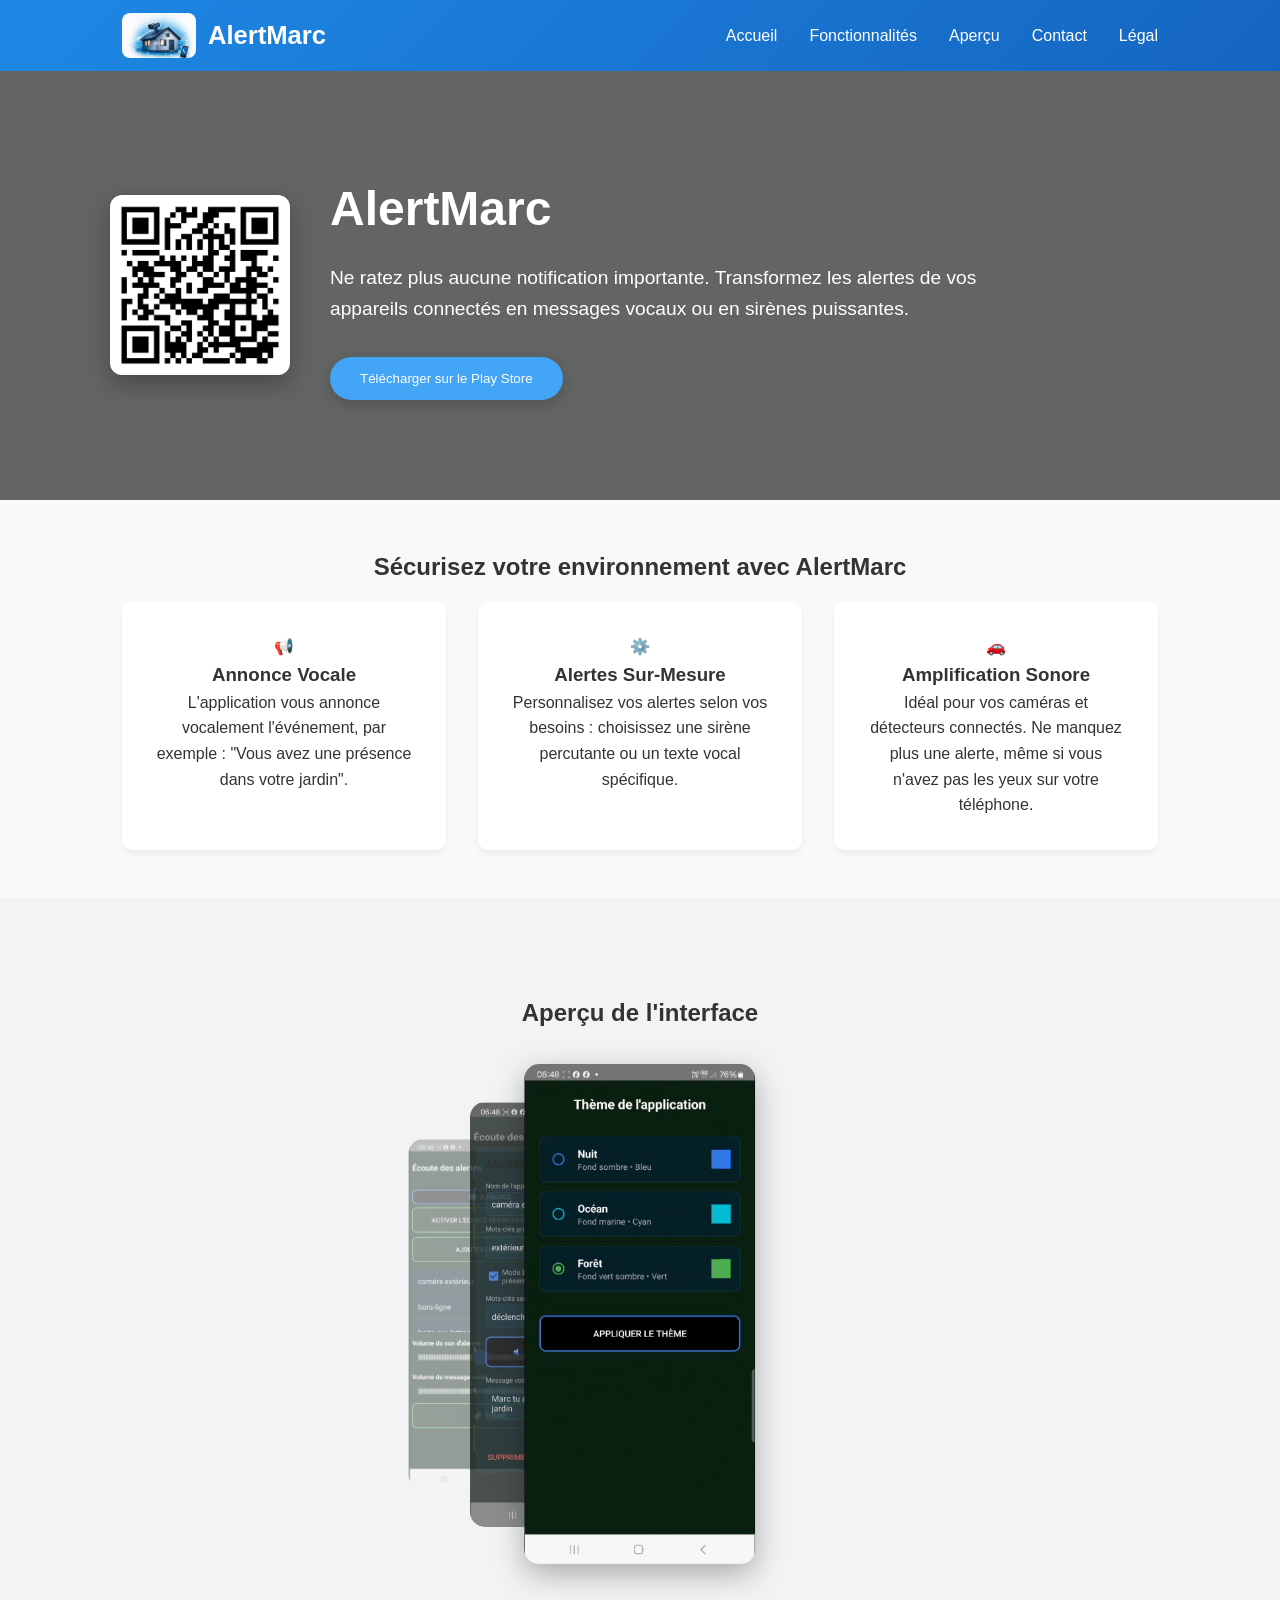
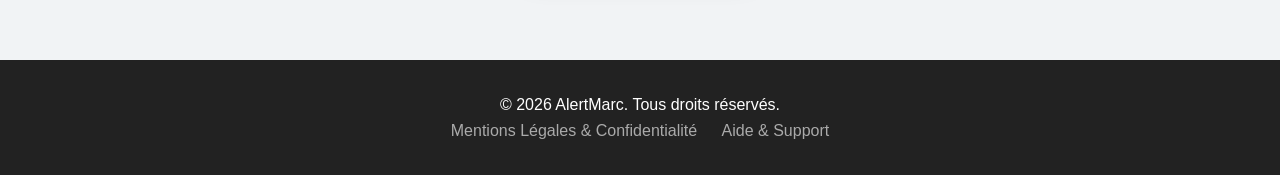
==== commit 5ffd069f: "Fix navigation and footer links in index.html Updated navigation links and footer links in index.htm" ====
--- a/index.html
+++ b/index.html
@@ -30,7 +30,7 @@
             <li><a href="index.html#features">Fonctionnalités</a></li>
             <li><a href="index.html#preview">Aperçu</a></li>
             <li><a href="contact.html">Contact</a></li>
-            <li><a href="cgv.html">Légal</a></li>
+            <li><a href="privacy.html">Légal</a></li>
         </ul>
     </nav>
 </header>
@@ -91,7 +91,7 @@
     <footer>
         <p>&copy; 2026 AlertMarc. Tous droits réservés.</p>
         <div class="footer-links">
-            <a href="cgv.html">Mentions Légales & Confidentialité</a>
+            <a href="privacy.html">Mentions Légales & Confidentialité</a>
             <a href="contact.html">Aide & Support</a>
         </div>
     </footer>
@@ -99,4 +99,4 @@
     <!-- Intégration du fichier JavaScript externe -->
     <script src="script.js"></script>
 </body>
-</html>+</html>
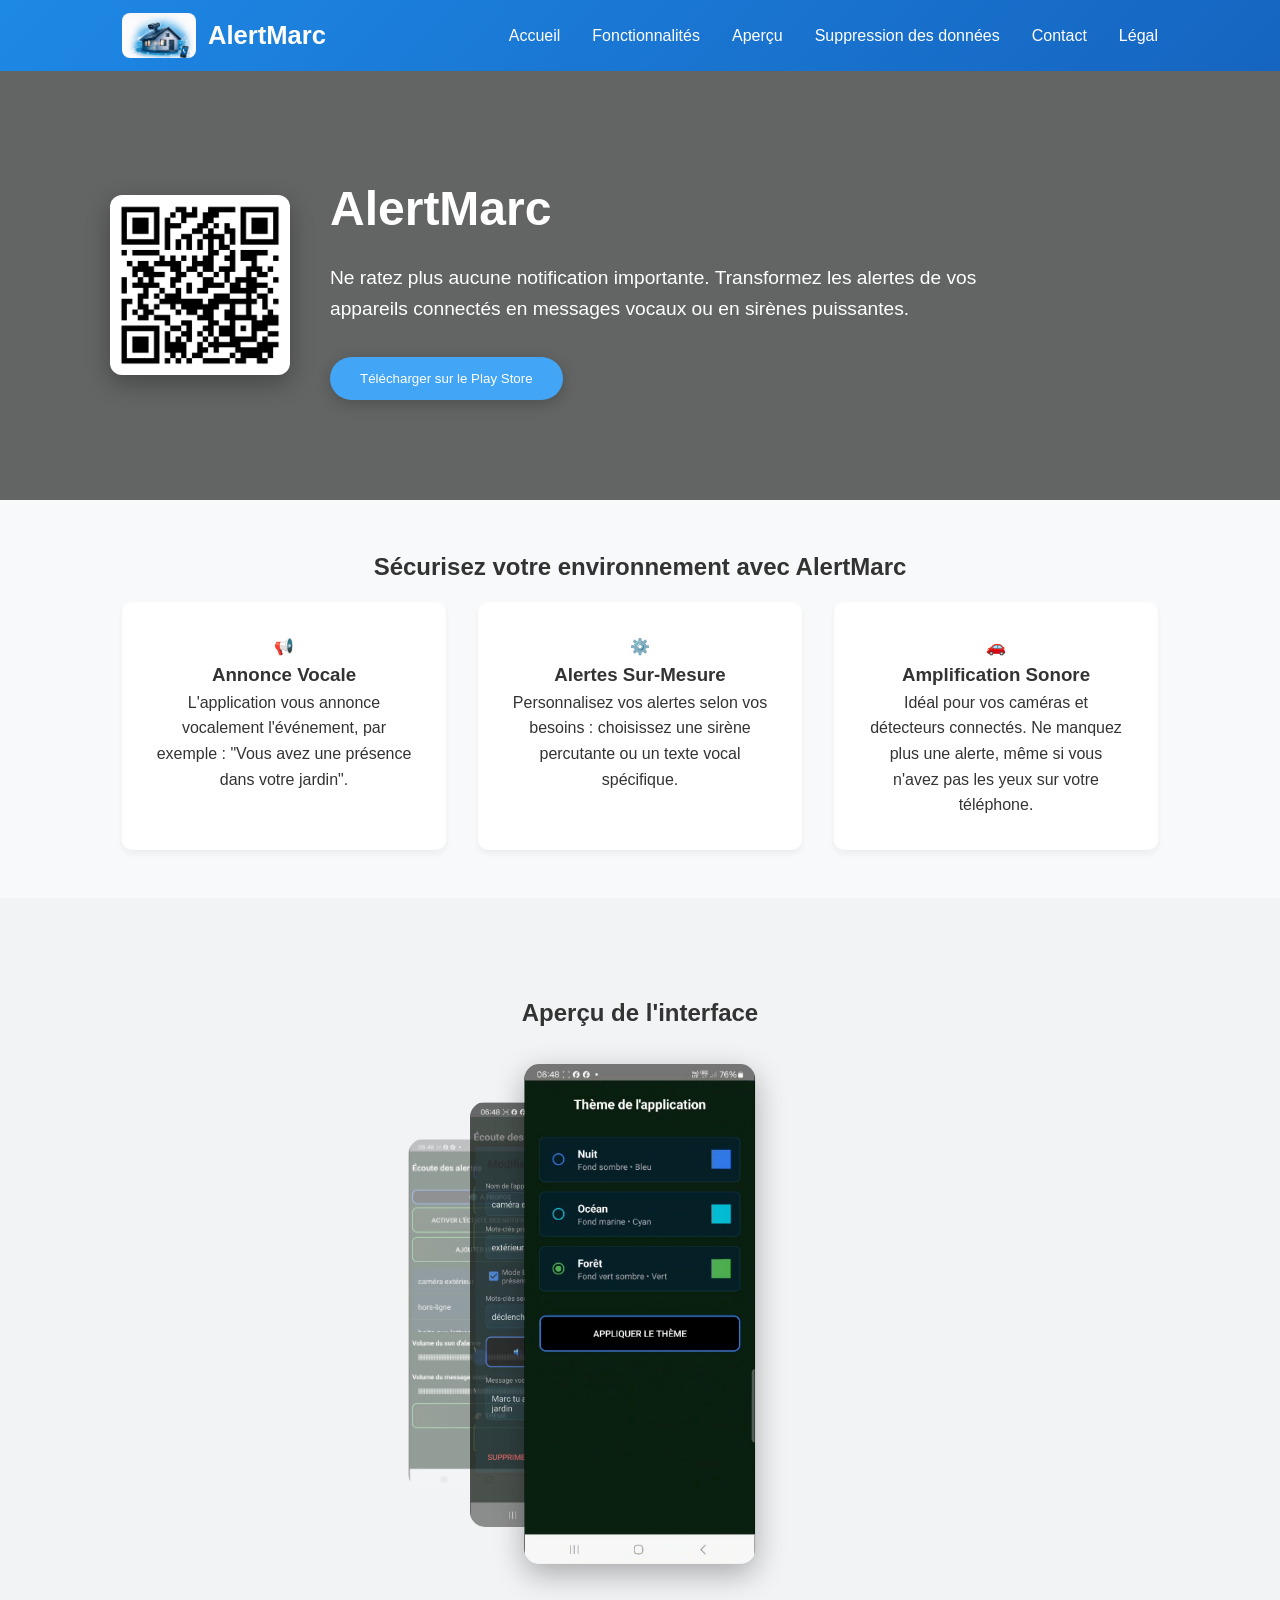
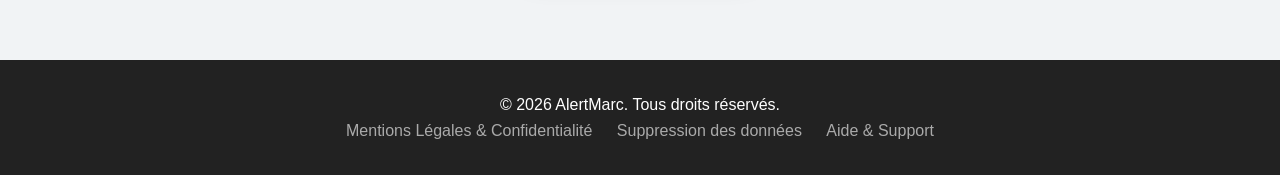
==== commit 59339db7: "Update index.html" ====
--- a/index.html
+++ b/index.html
@@ -29,6 +29,7 @@
             <li><a href="index.html">Accueil</a></li>
             <li><a href="index.html#features">Fonctionnalités</a></li>
             <li><a href="index.html#preview">Aperçu</a></li>
+            <li><a href="delete-data.html">Suppression des données</a></li>
             <li><a href="contact.html">Contact</a></li>
             <li><a href="privacy.html">Légal</a></li>
         </ul>
@@ -88,13 +89,15 @@
         </div>
     </div>
 
-    <footer>
-        <p>&copy; 2026 AlertMarc. Tous droits réservés.</p>
-        <div class="footer-links">
-            <a href="privacy.html">Mentions Légales & Confidentialité</a>
-            <a href="contact.html">Aide & Support</a>
-        </div>
-    </footer>
+<footer>
+    <p>&copy; 2026 AlertMarc. Tous droits réservés.</p>
+
+    <div class="footer-links">
+        <a href="privacy.html">Mentions Légales & Confidentialité</a>
+        <a href="delete-data.html">Suppression des données</a>
+        <a href="contact.html">Aide & Support</a>
+    </div>
+</footer>
 
     <!-- Intégration du fichier JavaScript externe -->
     <script src="script.js"></script>
